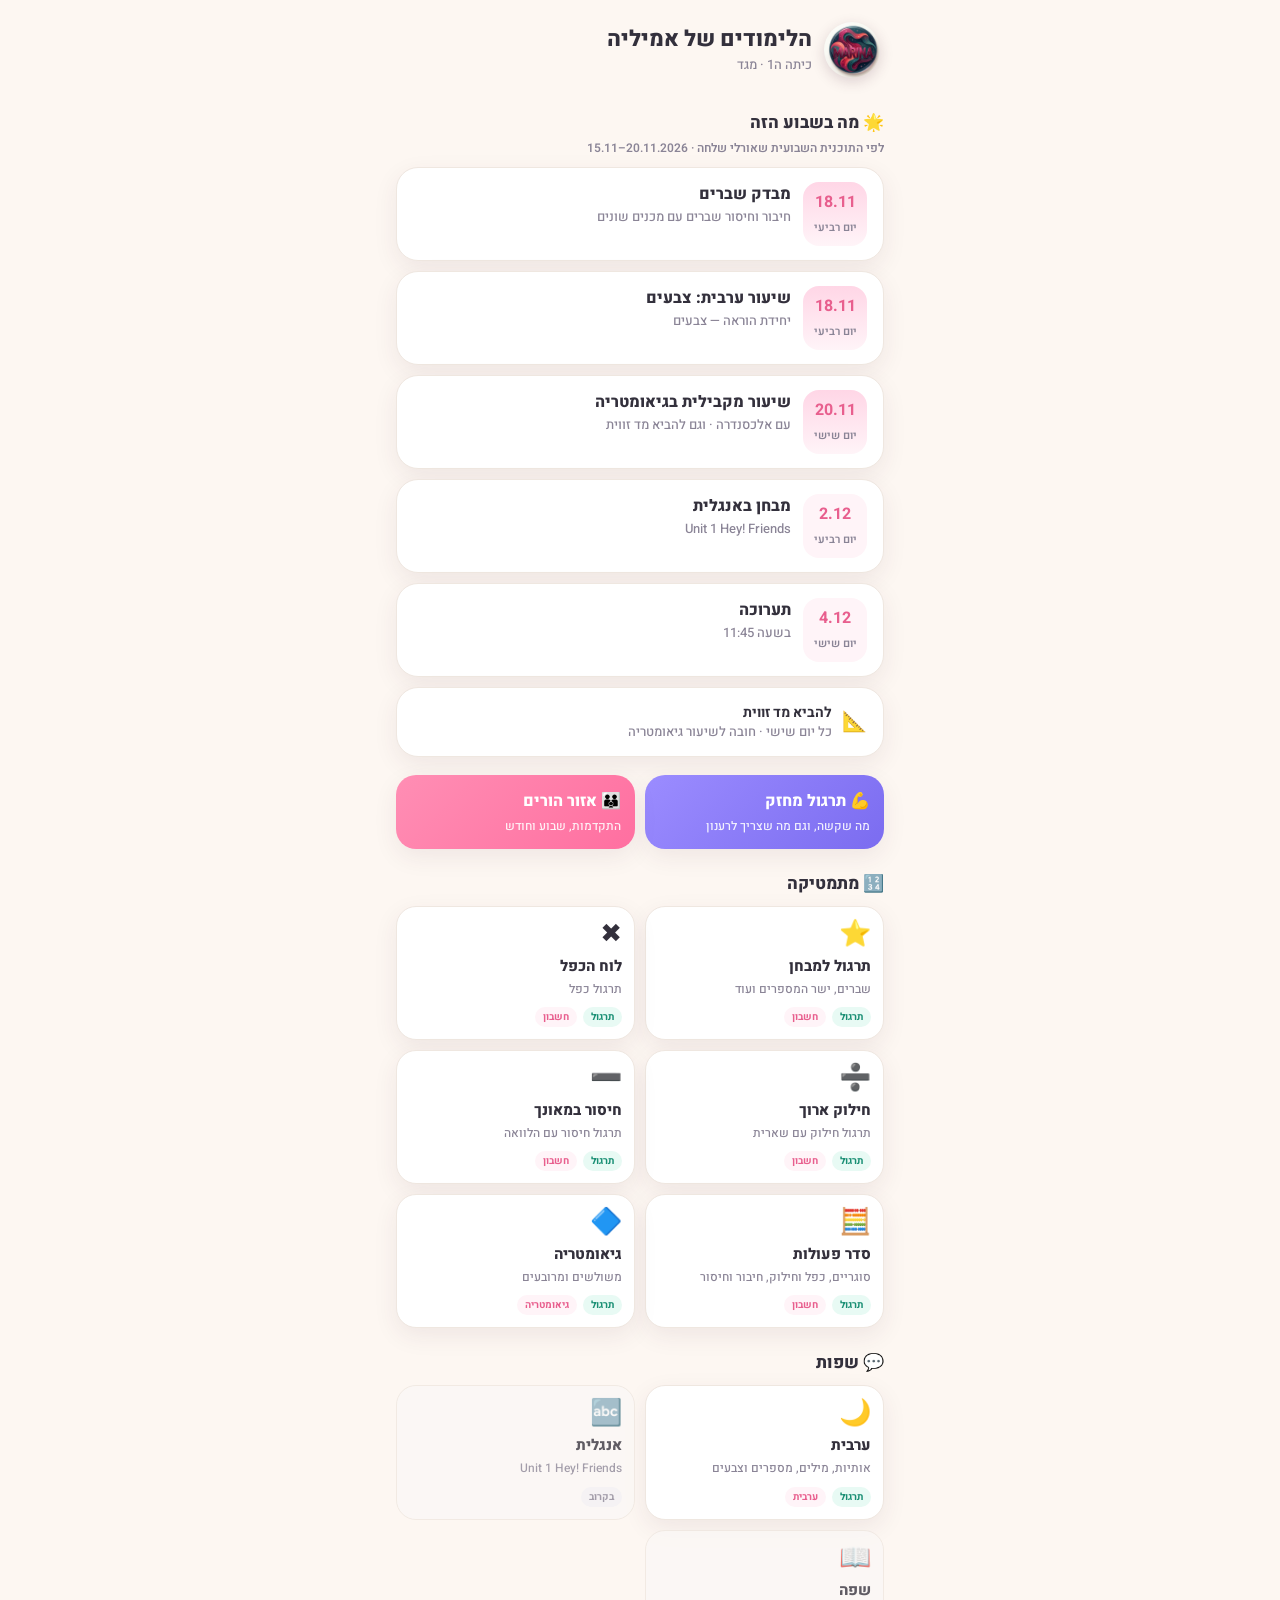
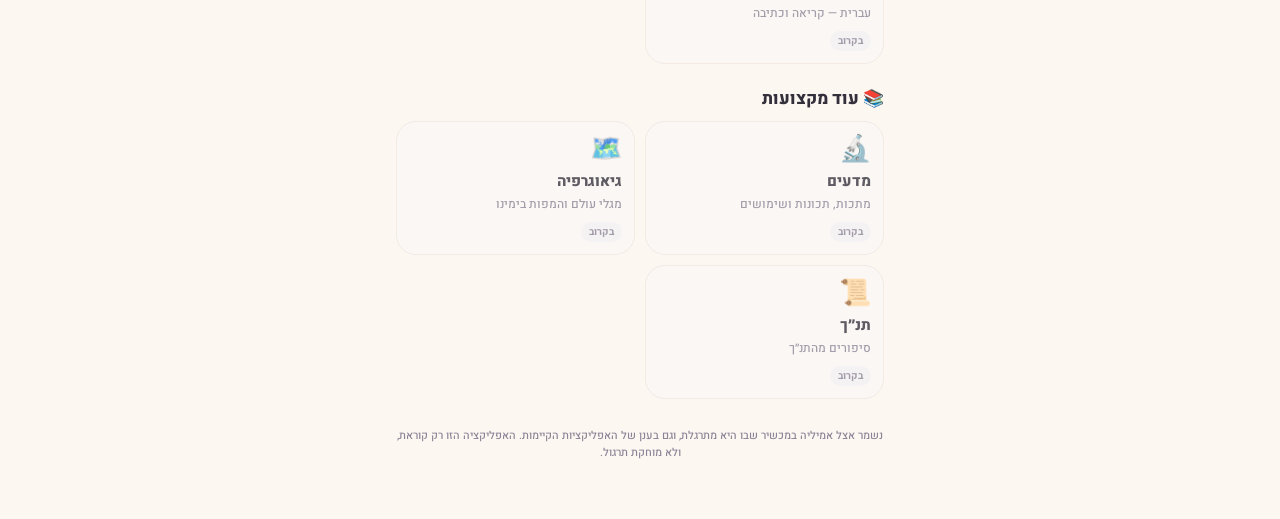
==== index.html @ a98b9820 "הוספת האפליקציה המרכזית «הלימודים של אמיליה»: מקצועות לפי התוכנית השבועית, אזור הורים עם תצוגת שבוע/" ====
<!DOCTYPE html>
<html lang="he" dir="rtl">
<head>
  <meta charset="UTF-8">
  <meta name="viewport" content="width=device-width, initial-scale=1, viewport-fit=cover">
  <meta name="theme-color" content="#fdf7f2">
  <meta name="apple-mobile-web-app-capable" content="yes">
  <meta name="apple-mobile-web-app-title" content="הלימודים של אמיליה">
  <title>הלימודים של אמיליה</title>
  <link rel="icon" href="assets/favicon.png">
  <link rel="apple-touch-icon" href="assets/apple-touch-icon.png">
  <link rel="preconnect" href="https://fonts.googleapis.com">
  <link rel="preconnect" href="https://fonts.gstatic.com" crossorigin>
  <link href="https://fonts.googleapis.com/css2?family=Heebo:wght@400;500;700;800&display=swap" rel="stylesheet">
  <link rel="stylesheet" href="style.css">
</head>
<body>
  <div id="home">
    <header class="hero">
      <img class="logo" src="assets/marina-logo.png" width="56" height="56" alt="MARINA">
      <div class="titles">
        <h1>הלימודים של אמיליה</h1>
        <p>כיתה ה1 · מגד</p>
      </div>
    </header>

    <section class="sec">
      <h2>🌟 מה בשבוע הזה</h2>
      <p class="week-label" id="weekLabel"></p>
      <div id="weekBox"></div>
    </section>

    <div class="actions">
      <button class="act violet" type="button" id="btnReinforce">
        <b>💪 תרגול מחזק</b>
        <p>מה שקשה, וגם מה שצריך לרענון</p>
      </button>
      <button class="act pink" type="button" id="btnParent">
        <b>👪 אזור הורים</b>
        <p>התקדמות, שבוע וחודש</p>
      </button>
    </div>

    <div id="groups"></div>

    <p class="footer">נשמר אצל אמיליה במכשיר שבו היא מתרגלת, וגם בענן של האפליקציות הקיימות. האפליקציה הזו רק קוראת, ולא מוחקת תרגול.</p>
  </div>

  <div id="pinScreen" class="hidden">
    <div class="topbar">
      <h1>אזור הורים</h1>
      <button class="ghost" type="button" id="pinBack">חזרה</button>
    </div>
    <div class="card">
      <h2 style="margin:0 0 6px;font-size:18px">הכניסי קוד הורים</h2>
      <p class="note">המסך הזה מיועד למבוגר. הקוד זהה לקוד שבאפליקציות התרגול.</p>
      <input class="pin" id="pinInput" type="password" inputmode="numeric" maxlength="8" autocomplete="off" placeholder="••••">
      <button class="btn" type="button" id="pinGo">כניסה</button>
      <p class="err" id="pinNote"></p>
    </div>
  </div>

  <div id="parent" class="hidden">
    <div class="topbar">
      <h1>אזור הורים</h1>
      <button class="ghost" type="button" id="parentBack">חזרה</button>
    </div>
    <div class="toggle" role="tablist">
      <button type="button" class="on" data-period="week" id="tabWeek">שבוע</button>
      <button type="button" data-period="month" id="tabMonth">חודש</button>
    </div>
    <div id="parentBody"></div>
  </div>

  <div id="reinforce" class="hidden">
    <div class="topbar">
      <h1>תרגול מחזק</h1>
      <button class="ghost" type="button" id="reBack">חזרה</button>
    </div>
    <div id="reBody"></div>
  </div>

  <script src="data.js"></script>
  <script src="app.js"></script>
</body>
</html>
---- style.css ----
:root{
  --bg:#fdf7f2;
  --card:#ffffff;
  --ink:#33303c;
  --muted:#8a8496;
  --pink:#ff7aa8;
  --pink-d:#e85f8e;
  --mint:#2fbf9b;
  --sky:#5aa9f7;
  --sun:#ffc75a;
  --bad:#ef5f6b;
  --line:#efe7e0;
  --violet:#8b7cf6;
  --shadow:0 8px 24px rgba(80,40,60,.08);
  --radius:22px;
}
*{box-sizing:border-box;-webkit-tap-highlight-color:transparent}
html,body{margin:0;padding:0;background:var(--bg);color:var(--ink);
  font-family:"Heebo",system-ui,-apple-system,"Segoe UI",sans-serif;
  direction:rtl;text-align:right;min-height:100%}
body{padding:0 16px 48px;max-width:430px;margin:0 auto}
button,input{font-family:inherit}
a{color:inherit}
.hidden{display:none !important}

/* header */
.hero{display:flex;align-items:center;gap:12px;padding:22px 4px 10px}
.logo{width:56px;height:56px;border-radius:50%;object-fit:cover;flex:none;
  box-shadow:0 4px 14px rgba(80,40,60,.18);background:#fff}
.hero .titles{flex:1;min-width:0;text-align:right}
.hero h1{margin:0;font-size:22px;font-weight:800;line-height:1.25}
.hero p{margin:2px 0 0;color:var(--muted);font-size:13px;font-weight:500}

/* sections */
.sec{margin:22px 0 8px}
.sec h2{margin:0 0 10px;font-size:17px;font-weight:800;display:flex;align-items:center;gap:8px}
.week-label{font-size:12px;font-weight:600;color:var(--muted);margin:-6px 0 10px}

/* cards */
.card{background:var(--card);border-radius:var(--radius);box-shadow:var(--shadow);
  border:1px solid var(--line);padding:14px 16px;margin:0 0 10px}
.event{display:flex;gap:12px;align-items:flex-start}
.event .when{flex:none;width:64px;text-align:center;background:#fff4f8;border-radius:16px;padding:8px 4px}
.event .when b{display:block;font-size:16px;color:var(--pink-d)}
.event .when small{color:var(--muted);font-size:11px;font-weight:600}
.event.hot .when{background:linear-gradient(180deg,#ffd6e6,#fff4f8)}
.event .evtxt{flex:1;min-width:0;text-align:right}
.event h3{margin:0 0 2px;font-size:16px;font-weight:800}
.event p{margin:0;color:var(--muted);font-size:13px;font-weight:500;line-height:1.45}
.stand{display:flex;gap:10px;align-items:center;color:var(--ink);font-weight:600;font-size:14px}
.stand > div{flex:1;text-align:right}
.stand .ico{font-size:20px}

/* subject grid */
.grid{display:grid;grid-template-columns:1fr 1fr;gap:10px}
.app{display:flex;flex-direction:column;gap:4px;text-decoration:none;
  background:var(--card);border-radius:20px;padding:14px 12px 12px;
  border:1px solid var(--line);box-shadow:var(--shadow);min-height:118px;
  color:var(--ink)}
.app .ico{font-size:26px;line-height:1}
.app h3{margin:4px 0 0;font-size:15px;font-weight:800}
.app p{margin:0;color:var(--muted);font-size:12px;font-weight:500;line-height:1.35;flex:1}
.app .meta{display:flex;gap:6px;flex-wrap:wrap;margin-top:6px}
.tag{font-size:10px;font-weight:700;background:#fff4f8;color:var(--pink-d);
  border-radius:999px;padding:3px 8px}
.tag.mint{background:#e8faf4;color:#1a8f74}
.tag.sky{background:#e8f3ff;color:#2a6db3}
.tag.sun{background:#fff6dc;color:#9a6b00}
.tag.soon{background:#f3f1f5;color:var(--muted)}
.app.soon{opacity:.78;box-shadow:none;background:#fbf8f6}
.app.soon h3{display:flex;align-items:center;justify-content:space-between;gap:6px}

/* actions */
.actions{display:grid;grid-template-columns:1fr 1fr;gap:10px;margin:18px 0 8px}
.act{display:flex;flex-direction:column;gap:4px;text-decoration:none;border:0;
  background:var(--card);border-radius:20px;padding:14px;text-align:right;
  box-shadow:var(--shadow);border:1px solid var(--line);cursor:pointer;color:var(--ink)}
.act.pink{background:linear-gradient(135deg,#ff8eb4,#ff6fa0);color:#fff;border:0}
.act.pink p{color:rgba(255,255,255,.9)}
.act.violet{background:linear-gradient(135deg,#9b8cff,#7b6cf0);color:#fff;border:0}
.act.violet p{color:rgba(255,255,255,.9)}
.act b{font-size:16px;font-weight:800}
.act p{margin:0;font-size:12px;font-weight:500}

/* parent */
.topbar{display:flex;align-items:center;justify-content:space-between;gap:8px;
  padding:16px 0 8px;position:sticky;top:0;background:var(--bg);z-index:5}
.topbar h1{margin:0;font-size:20px;font-weight:800}
.ghost{background:#fff;border:1px solid var(--line);border-radius:999px;
  padding:8px 14px;font-weight:700;font-size:14px;cursor:pointer;color:var(--ink)}
.btn{background:var(--pink);color:#fff;border:0;border-radius:16px;
  padding:12px 16px;font-weight:800;font-size:16px;cursor:pointer;width:100%}
.btn.mint{background:var(--mint)}
.btn.light{background:#fff;color:var(--pink-d);border:1px dashed #f5c0d4}
.pin{width:100%;font-size:28px;text-align:center;padding:12px;border-radius:16px;
  border:1px solid var(--line);direction:ltr;margin:10px 0 14px;letter-spacing:.3em}
.note{color:var(--muted);font-size:13px;font-weight:500;line-height:1.45}
.err{color:var(--bad);font-weight:700;font-size:13px;min-height:18px}

/* period toggle */
.toggle{display:flex;background:#fff;border:1px solid var(--line);border-radius:999px;padding:3px;gap:0;margin:8px 0 14px}
.toggle button{flex:1;border:0;background:transparent;border-radius:999px;
  padding:8px 10px;font-weight:800;font-size:14px;cursor:pointer;color:var(--muted)}
.toggle button.on{background:var(--ink);color:#fff}

/* stats */
.chips{display:grid;grid-template-columns:repeat(4,1fr);gap:6px;margin:0 0 12px}
.chip{background:#fff;border:1px solid var(--line);border-radius:16px;padding:10px 4px;text-align:center}
.chip b{display:block;font-size:16px;font-weight:800}
.chip small{color:var(--muted);font-size:10px;font-weight:600}
.bottom{background:linear-gradient(180deg,#fff8fb,#fff);border:1px solid #f3d0de}
.bottom .bl{font-size:12px;color:var(--pink-d);font-weight:800;margin:0 0 4px}
.panel{background:#fff;border:1px solid var(--line);border-radius:18px;padding:12px 14px;margin:0 0 10px}
.panel h3{margin:0 0 8px;font-size:15px;font-weight:800}
.panel ul{margin:0;padding:0 18px 0 0}
.panel li{margin:0 0 6px;font-size:13.5px;line-height:1.45}
.trend{font-size:12px;font-weight:700;border-radius:999px;padding:2px 8px;display:inline-block}
.trend.up{background:#e8faf4;color:#1a8f74}
.trend.down{background:#ffecec;color:#c43b48}
.trend.flat{background:#f3f1f5;color:var(--muted)}

.rank{display:flex;gap:10px;align-items:flex-start;padding:10px 0;border-bottom:1px solid var(--line)}
.rank:last-child{border-bottom:0}
.rank .n{flex:none;width:26px;height:26px;border-radius:50%;background:#fff4f8;color:var(--pink-d);
  display:flex;align-items:center;justify-content:center;font-weight:800;font-size:13px}
.rank.hard .n{background:#ffecec;color:var(--bad)}
.rank.easy .n{background:#e8faf4;color:#1a8f74}
.rank b{font-size:14px}
.rank p{margin:2px 0 0;color:var(--muted);font-size:12px}

.row{display:flex;flex-direction:column;gap:2px;align-items:stretch;
  padding:10px 0;border-bottom:1px solid var(--line);font-size:13.5px}
.row:last-child{border-bottom:0}
.row .l{font-weight:800;text-align:right}
.row .r{color:var(--muted);font-weight:600;text-align:right;font-size:12.5px}
.muted-row{opacity:.7}
.qitem{padding:10px 0;border-bottom:1px solid var(--line);font-size:13.5px}
.qitem:last-child{border-bottom:0}
.qitem .q{font-weight:800;font-size:15px;direction:ltr;text-align:right;unicode-bidi:isolate}
.qitem .q.he{direction:rtl;text-align:right}
.qitem .meta{color:var(--muted);font-size:12px;margin-top:3px;font-weight:500}
.qitem .ans{margin-top:4px;font-size:12.5px}
.fail{border-right:3px solid var(--bad);padding-right:10px}
.retry{border-right:3px solid var(--sun);padding-right:10px}

.rec-card{display:block;text-decoration:none;background:#fff;border:1px solid var(--line);
  border-radius:18px;padding:12px 14px;margin:0 0 8px;color:var(--ink)}
.rec-card b{display:block;font-size:15px}
.rec-card p{margin:2px 0 0;color:var(--muted);font-size:12.5px}
.rec-card .why{margin-top:6px;font-size:12px;font-weight:700;color:var(--pink-d)}

.footer{margin:28px 0 10px;text-align:center;color:var(--muted);font-size:11px;font-weight:500}
.sync{font-size:11px;color:var(--muted);margin:0 0 10px;font-weight:500}

@media (min-width:500px){
  body{max-width:520px}
}
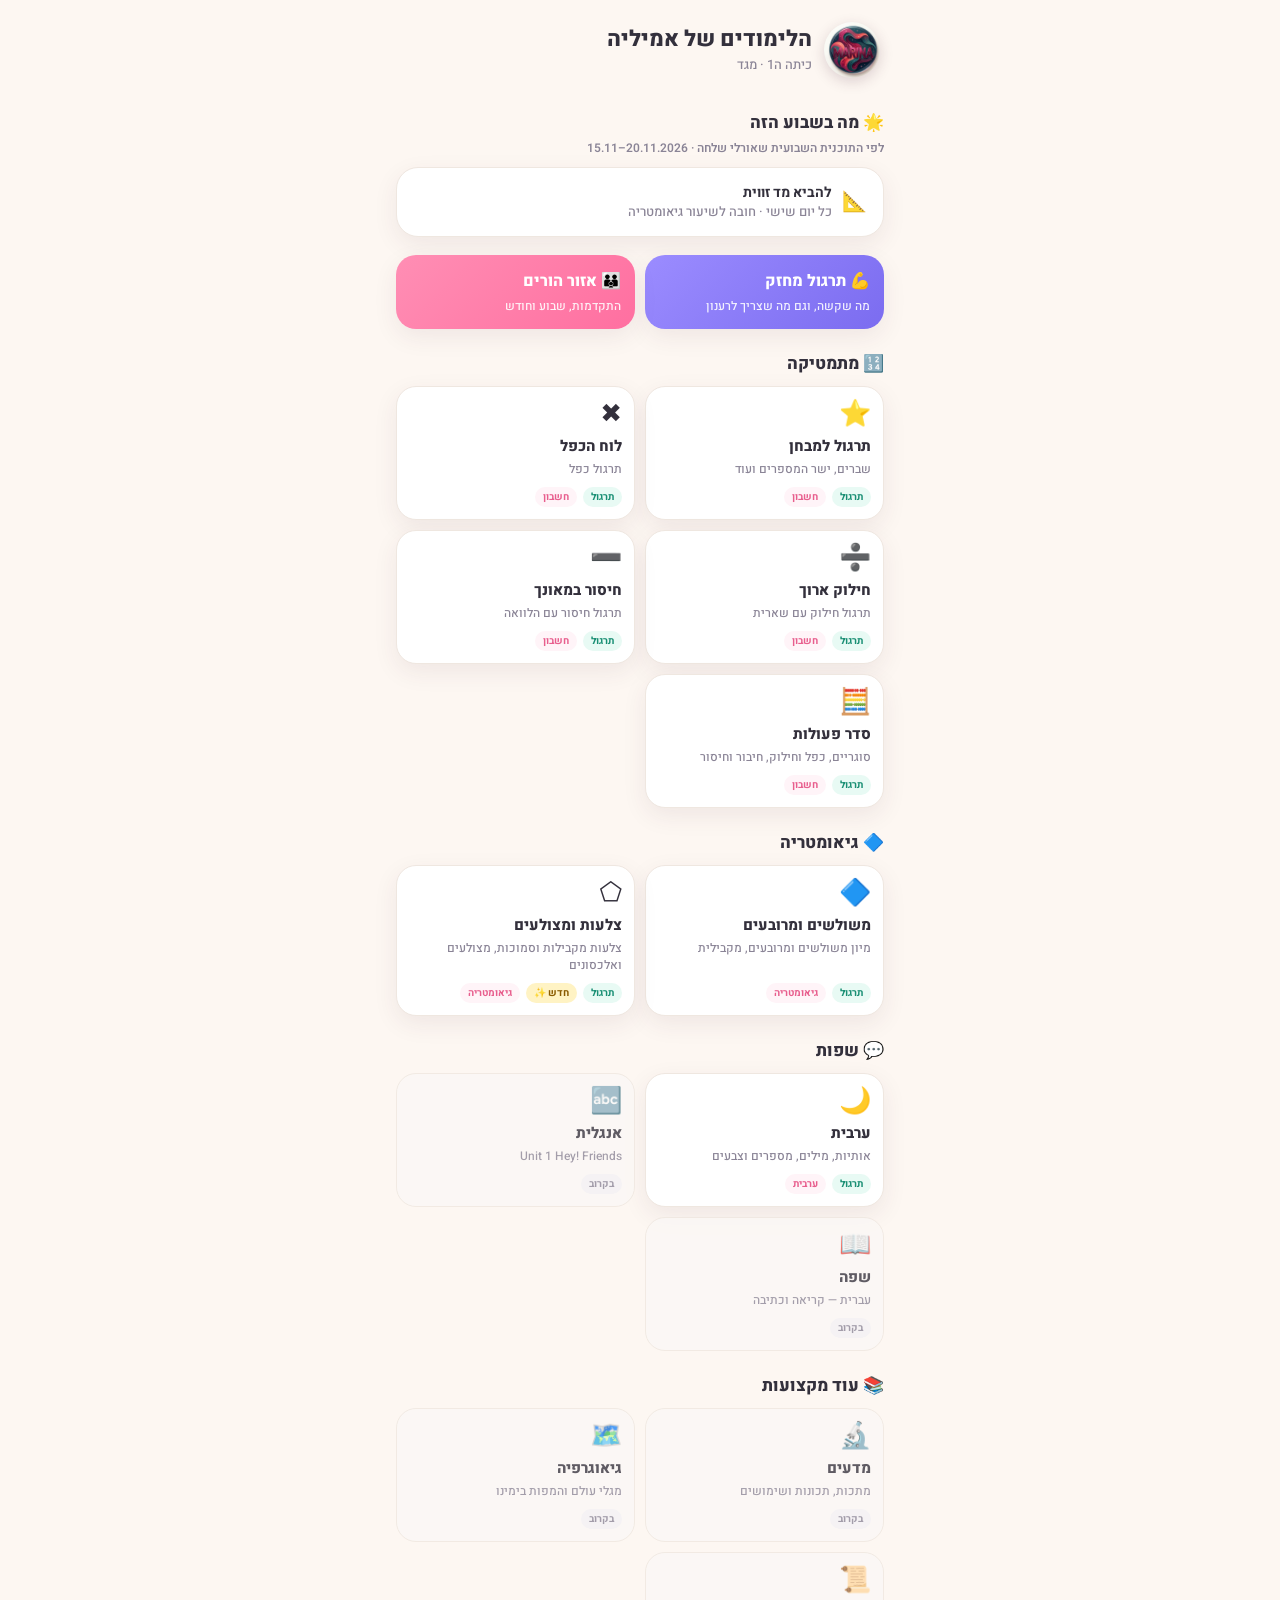
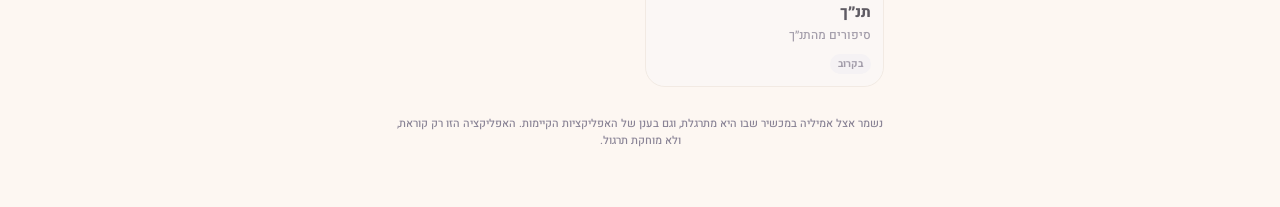
==== commit b239c129: "גיאומטריה כמקצוע נפרד, כוכבים, המשך תרגול, וספירה לאחור למבדק. גיאומטריה יצאה ממתמטיקה: משולשים ומרו" ====
--- a/index.html
+++ b/index.html
@@ -23,6 +23,8 @@
         <p>כיתה ה1 · מגד</p>
       </div>
     </header>
+
+    <div id="homeBar"></div>
 
     <section class="sec">
       <h2>🌟 מה בשבוע הזה</h2>
--- a/style.css
+++ b/style.css
@@ -67,8 +67,25 @@
 .tag.sky{background:#e8f3ff;color:#2a6db3}
 .tag.sun{background:#fff6dc;color:#9a6b00}
 .tag.soon{background:#f3f1f5;color:var(--muted)}
+.tag.new{background:#fff3c4;color:#8a5b00}
 .app.soon{opacity:.78;box-shadow:none;background:#fbf8f6}
 .app.soon h3{display:flex;align-items:center;justify-content:space-between;gap:6px}
+
+
+/* home status */
+.home-bar{margin:8px 0 4px}
+.stars-line{display:flex;align-items:center;justify-content:center;gap:6px;
+  background:#fff8e8;border:1px solid #ffe3a3;border-radius:999px;
+  padding:8px 14px;font-weight:800;font-size:15px;color:#8a5b00;margin:0 0 10px}
+.resume-btn{display:block;width:100%;text-decoration:none;text-align:right;
+  background:linear-gradient(135deg,#5ad0b0,#2fbf9b);color:#fff;border:0;
+  border-radius:20px;padding:14px 16px;box-shadow:var(--shadow);cursor:pointer;margin:0 0 10px}
+.resume-btn b{display:block;font-size:16px;font-weight:800}
+.resume-btn p{margin:2px 0 0;font-size:12px;font-weight:500;color:rgba(255,255,255,.92)}
+.cd{display:inline-block;margin-top:6px;background:#fff0f6;color:var(--pink-d);
+  font-size:12px;font-weight:800;border-radius:999px;padding:3px 9px}
+.cd.today{background:#ffe6f0;color:#c43b6c}
+.event.today{border-color:#f5c0d4}
 
 /* actions */
 .actions{display:grid;grid-template-columns:1fr 1fr;gap:10px;margin:18px 0 8px}
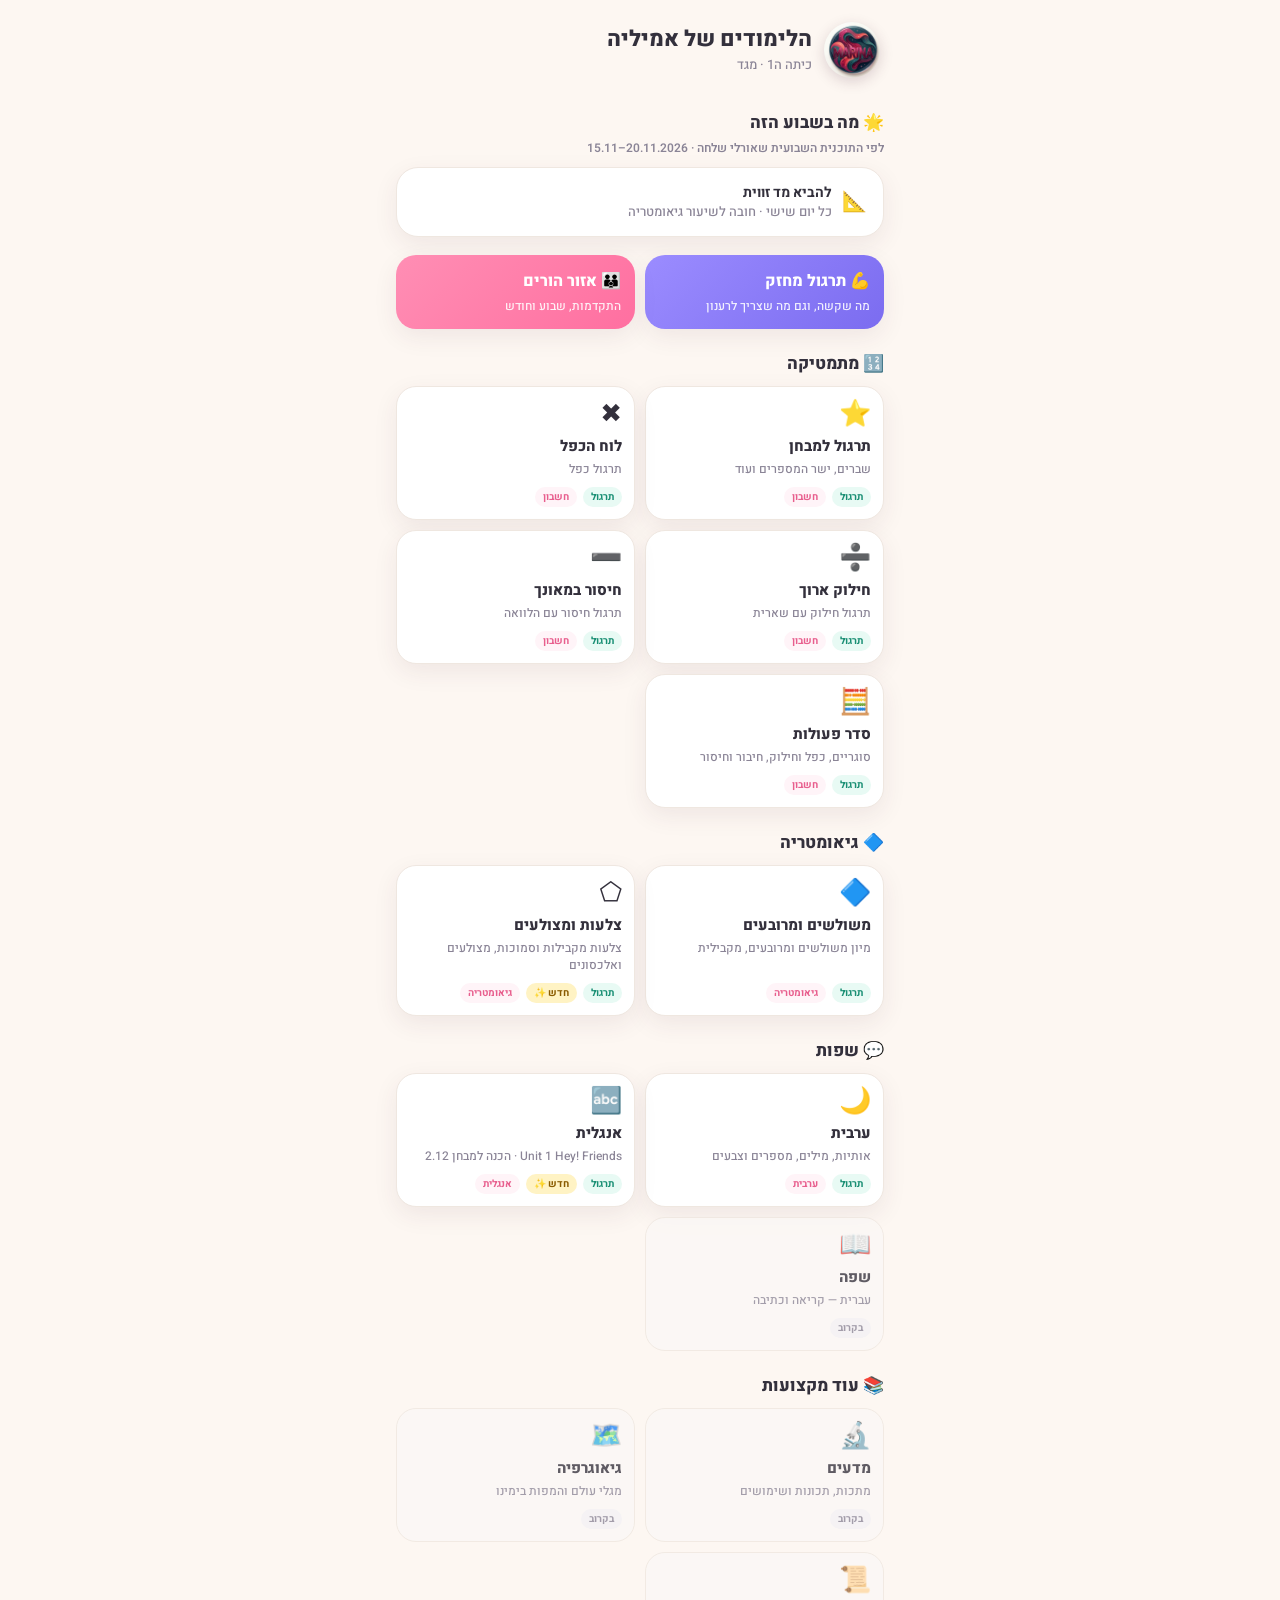
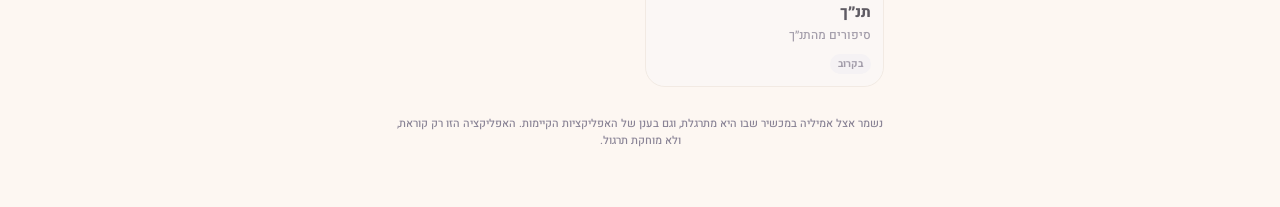
==== commit 753f379e: "english/: תרגול אנגלית למבחן 2.12 (Unit 1 Hey! Friends) – 13 נושאים, תרגול חכם, מבחן לדוגמה; רישום ב" ====
--- a/index.html
+++ b/index.html
@@ -12,7 +12,7 @@
   <link rel="preconnect" href="https://fonts.googleapis.com">
   <link rel="preconnect" href="https://fonts.gstatic.com" crossorigin>
   <link href="https://fonts.googleapis.com/css2?family=Heebo:wght@400;500;700;800&display=swap" rel="stylesheet">
-  <link rel="stylesheet" href="style.css">
+  <link rel="stylesheet" href="style.css?v=2026-11-15-cloudstatus">
 </head>
 <body>
   <div id="home">
@@ -82,7 +82,7 @@
     <div id="reBody"></div>
   </div>
 
-  <script src="data.js"></script>
-  <script src="app.js"></script>
+  <script src="data.js?v=2026-11-19-english"></script>
+  <script src="app.js?v=2026-11-19-english"></script>
 </body>
 </html>
--- a/style.css
+++ b/style.css
@@ -172,3 +172,8 @@
 @media (min-width:500px){
   body{max-width:520px}
 }
+
+.cloud-status{border-radius:14px;padding:10px 12px;margin:0 0 12px;font-size:13.5px;font-weight:700;line-height:1.45}
+.cloud-status.error{background:#fde8e8;color:#8a1f1f}
+.cloud-status.empty{background:#fff4d6;color:#6a4a00}
+.cloud-status.ok{background:#e7f7ee;color:#1d6b3a}
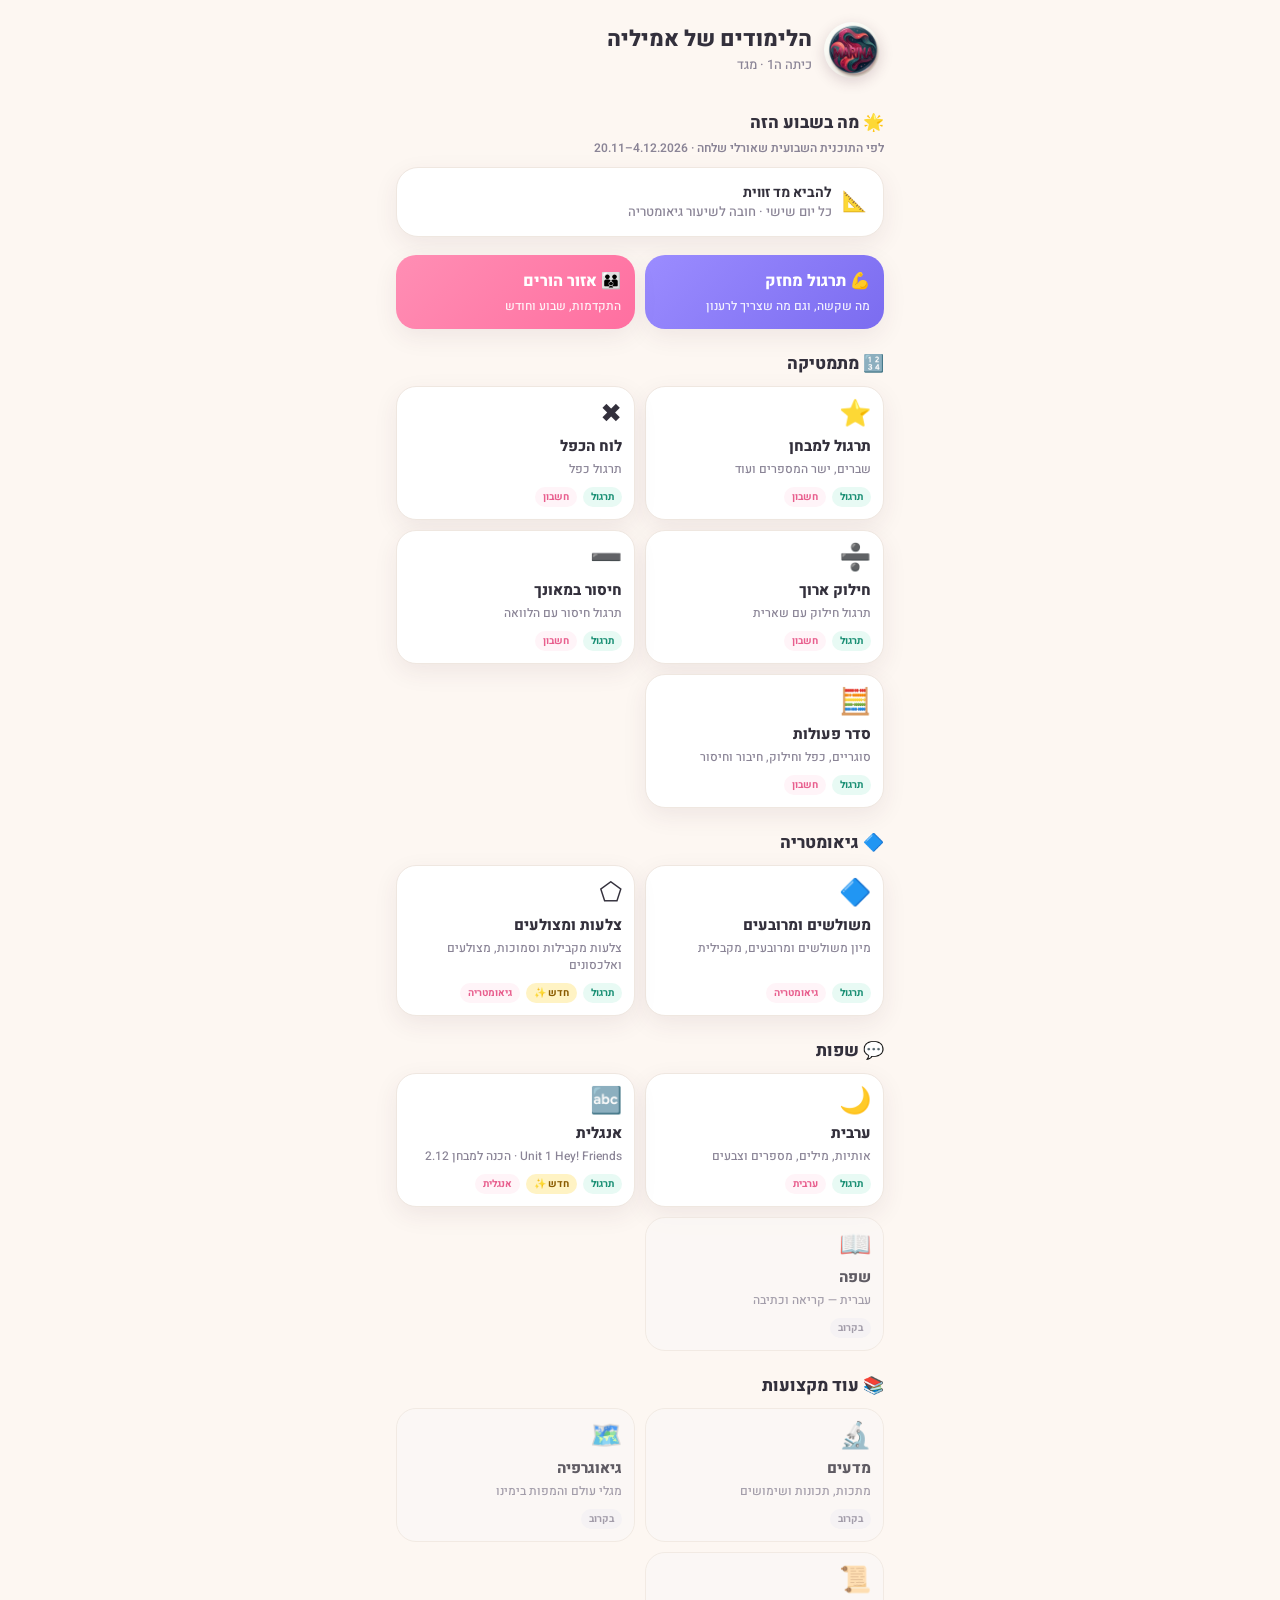
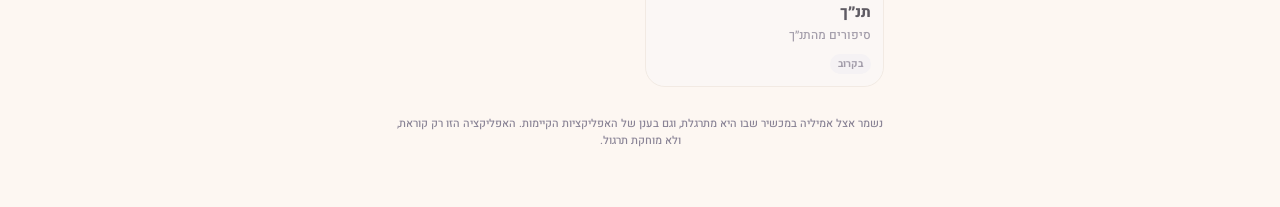
==== commit b210a596: "english+hub: חזרה עולה שלב אחד (history/hash), לא יוצאת ישר להאב מעבר לנושא, לדף מילים או למבחן לדוג" ====
--- a/index.html
+++ b/index.html
@@ -83,6 +83,6 @@
   </div>
 
   <script src="data.js?v=2026-11-19-english"></script>
-  <script src="app.js?v=2026-11-19-english"></script>
+  <script src="app.js?v=2026-11-21-back"></script>
 </body>
 </html>
